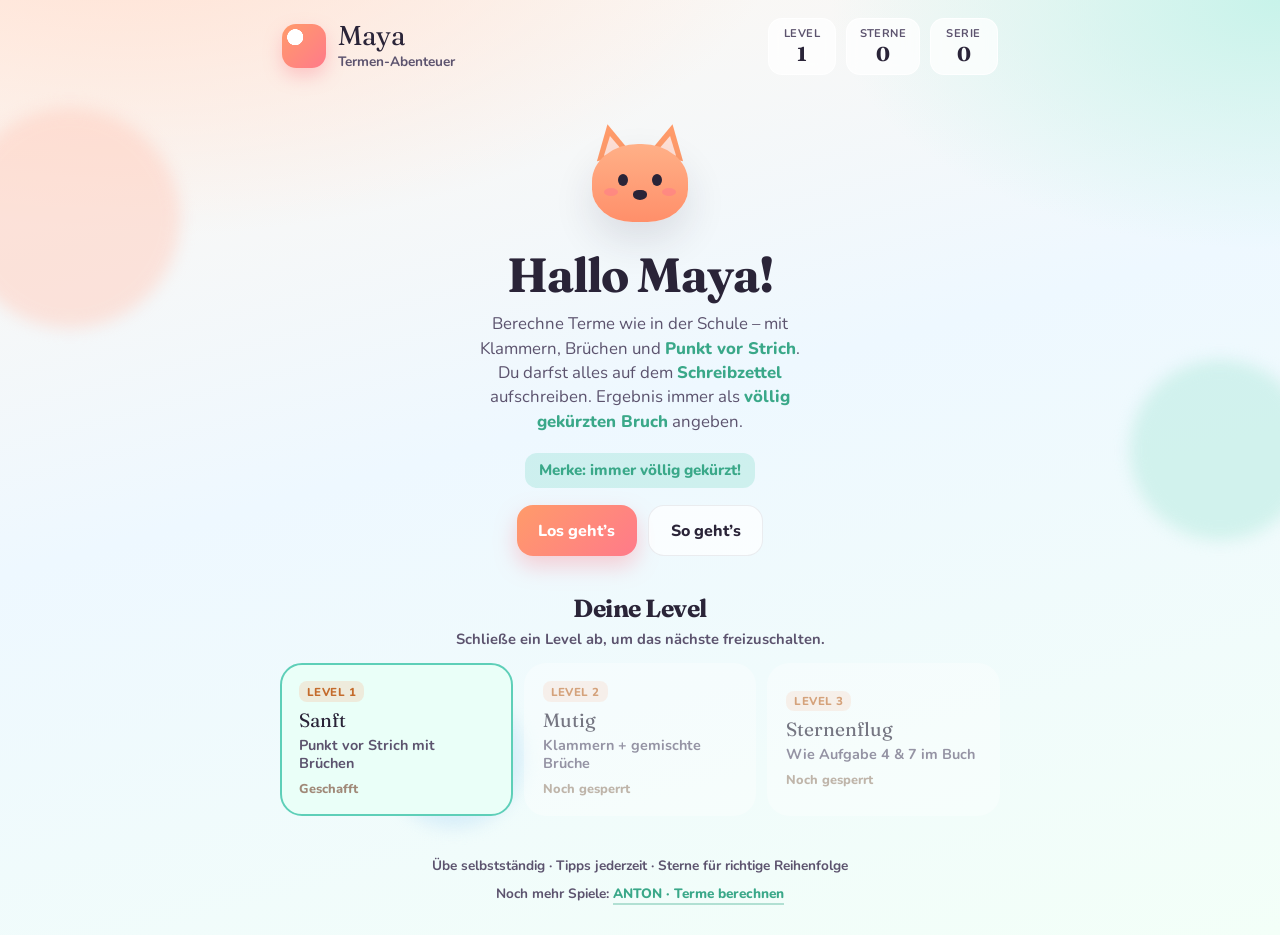
==== index.html @ ed564a9e "Guide Maya through each calculation step on the Schreibzettel After choosing the first operation, wa" ====
<!DOCTYPE html>
<html lang="de">
<head>
  <meta charset="UTF-8" />
  <meta name="viewport" content="width=device-width, initial-scale=1" />
  <title>Maya · Termen-Abenteuer</title>
  <meta name="description" content="Spielerisch Terme mit Brüchen berechnen – Punkt vor Strich, Klammern und Sterne sammeln." />
  <link rel="preconnect" href="https://fonts.googleapis.com" />
  <link rel="preconnect" href="https://fonts.gstatic.com" crossorigin />
  <link href="https://fonts.googleapis.com/css2?family=Fraunces:opsz,wght@9..144,600;9..144,700&family=Nunito:wght@500;700;800&display=swap" rel="stylesheet" />
  <link rel="stylesheet" href="styles.css" />
</head>
<body>
  <div class="sky" aria-hidden="true">
    <span class="blob blob-a"></span>
    <span class="blob blob-b"></span>
    <span class="blob blob-c"></span>
  </div>
  <canvas id="confetti" class="confetti" aria-hidden="true"></canvas>

  <header class="top">
    <div class="brand">
      <span class="logo" aria-hidden="true"></span>
      <div>
        <p class="brand-name">Maya</p>
        <p class="brand-tag">Termen-Abenteuer</p>
      </div>
    </div>
    <div class="stats" aria-live="polite">
      <div class="stat">
        <span class="stat-label">Level</span>
        <strong id="mayaLevel">1</strong>
      </div>
      <div class="stat">
        <span class="stat-label">Sterne</span>
        <strong id="starCount">0</strong>
      </div>
      <div class="stat">
        <span class="stat-label">Serie</span>
        <strong id="streakCount">0</strong>
      </div>
    </div>
  </header>

  <main>
    <section id="screen-home" class="screen active">
      <div class="hero">
        <div class="mascot" aria-hidden="true">
          <div class="fox">
            <div class="ear left"></div>
            <div class="ear right"></div>
            <div class="face">
              <div class="eye left"></div>
              <div class="eye right"></div>
              <div class="nose"></div>
              <div class="cheek left"></div>
              <div class="cheek right"></div>
            </div>
          </div>
        </div>
        <h1>Hallo Maya!</h1>
        <p class="lede">
          Berechne Terme wie in der Schule – mit Klammern, Brüchen und
          <em>Punkt vor Strich</em>. Du darfst alles auf dem
          <em>Schreibzettel</em> aufschreiben. Ergebnis immer als
          <em>völlig gekürzten Bruch</em> angeben.
        </p>
        <p class="gekuerzt-pill" role="note">Merke: immer völlig gekürzt!</p>
        <div class="cta-row">
          <button type="button" class="btn primary" id="btnStart">Los geht’s</button>
          <button type="button" class="btn ghost" id="btnHow">So geht’s</button>
        </div>
      </div>

      <section class="levels" aria-label="Schwierigkeitsstufen">
        <h2>Deine Level</h2>
        <p class="levels-sub">Schließe ein Level ab, um das nächste freizuschalten.</p>
        <div class="level-grid" role="group">
          <button type="button" class="level active" data-level="easy" data-level-num="1">
            <span class="level-badge">Level 1</span>
            <span class="level-title">Sanft</span>
            <span class="level-desc">Punkt vor Strich mit Brüchen</span>
            <span class="level-lock" hidden>Geschafft</span>
          </button>
          <button type="button" class="level locked" data-level="medium" data-level-num="2" disabled>
            <span class="level-badge">Level 2</span>
            <span class="level-title">Mutig</span>
            <span class="level-desc">Klammern + gemischte Brüche</span>
            <span class="level-lock">Noch gesperrt</span>
          </button>
          <button type="button" class="level locked" data-level="hard" data-level-num="3" disabled>
            <span class="level-badge">Level 3</span>
            <span class="level-title">Sternenflug</span>
            <span class="level-desc">Wie Aufgabe 4 &amp; 7 im Buch</span>
            <span class="level-lock">Noch gesperrt</span>
          </button>
        </div>
      </section>
    </section>

    <section id="screen-how" class="screen">
      <button type="button" class="back" id="btnBackHow">← Zurück</button>
      <h2>Merksatz für Terme</h2>
      <ol class="rules">
        <li><strong>Klammern</strong> zuerst</li>
        <li>dann <strong>Potenzen</strong></li>
        <li>dann <strong>Punktrechnung</strong> (· und :)</li>
        <li>zuletzt <strong>Strichrechnung</strong> (+ und −)</li>
        <li>Ergebnis immer als <strong>völlig gekürzten Bruch</strong> angeben</li>
      </ol>
      <p class="gekuerzt-pill" role="note">Merke: immer völlig gekürzt!</p>
      <div class="example">
        <p class="example-label">Beispiel aus dem Buch</p>
        <p class="example-term" id="demoTerm">¾ − ¾ · (⅚ + ½)</p>
        <ol class="example-steps">
          <li>Klammer: ⅚ + ½ = ⅚ + 3⁄6 = <strong>8⁄6 = 4⁄3</strong></li>
          <li>Punkt: ¾ · 4⁄3 = <strong>1</strong></li>
          <li>Strich: ¾ − 1 = <strong>−¼</strong></li>
        </ol>
      </div>
      <button type="button" class="btn primary" id="btnStartFromHow">Jetzt üben</button>
    </section>

    <section id="screen-play" class="screen">
      <div class="play-top">
        <button type="button" class="back" id="btnHome">← Menü</button>
        <div class="progress-wrap">
          <div class="progress" id="progressBar"></div>
        </div>
        <span class="progress-text"><span id="qNum">1</span>/<span id="qTotal">8</span></span>
      </div>

      <p class="mission" id="missionText">Welchen Schritt machst du zuerst?</p>
      <div class="term-board" id="termBoard" aria-live="polite"></div>

      <div id="stepChoices" class="choices" hidden></div>

      <section class="scratch" id="scratchPad" aria-label="Geführtes Rechnen">
        <div class="scratch-head">
          <div>
            <p class="scratch-title">Schritt für Schritt</p>
            <p class="scratch-sub">Wir rechnen zusammen — einen Schritt nach dem anderen</p>
          </div>
        </div>
        <p class="scratch-term" id="scratchTerm"></p>

        <div id="guidePanel" class="guide" hidden>
          <p class="guide-progress">
            Schritt <span id="guideNum">1</span> von <span id="guideTotal">2</span>
          </p>
          <p class="guide-prompt" id="guidePrompt"></p>
          <p class="guide-ask" id="guideAsk">Was kommt heraus? Schreib den Zwischenschritt und das Ergebnis.</p>
          <input type="text" class="scratch-line" id="guideWrite" autocomplete="off" placeholder="Hier diesen Schritt aufschreiben…" />
          <div class="guide-frac-row" id="guideFracRow">
            <span class="guide-frac-label">Zwischenergebnis</span>
            <button type="button" class="sign-btn" id="btnGuideSign" aria-pressed="false" title="Vorzeichen">+</button>
            <div class="frac-input guide-frac">
              <input id="guideNumInput" class="frac-box" type="text" inputmode="numeric" autocomplete="off" aria-label="Zähler Zwischenergebnis" placeholder="Zähler" />
              <span class="frac-bar" aria-hidden="true"></span>
              <input id="guideDenInput" class="frac-box" type="text" inputmode="numeric" autocomplete="off" aria-label="Nenner Zwischenergebnis" placeholder="Nenner" />
            </div>
            <button type="button" class="btn primary" id="btnCheckGuide">Schritt prüfen</button>
          </div>
          <p class="guide-feedback" id="guideFeedback" role="status"></p>
          <p class="guide-reveal" id="guideReveal" hidden></p>
          <div class="guide-actions">
            <button type="button" class="btn soft" id="btnRevealStep">Schritt zeigen</button>
            <button type="button" class="btn primary" id="btnGuideNext" hidden>Nächster Schritt</button>
          </div>
        </div>

        <div id="doneSteps" class="done-steps" hidden>
          <p class="done-steps-title">Deine Schritte</p>
          <ol id="doneStepsList"></ol>
        </div>

        <label class="scratch-free-label" for="scratchFree">Frei kritzeln (erweitern, kürzen…)</label>
        <textarea id="scratchFree" class="scratch-free" rows="3" placeholder="Hier darfst du alles aufschreiben, was du brauchst…"></textarea>
      </section>

      <p class="gekuerzt-banner" role="note">Immer als <strong>völlig gekürzten Bruch</strong> angeben!</p>

      <div id="answerPanel" class="answer-panel" hidden>
        <p class="answer-label" id="answerLabel">Endergebnis — völlig gekürzt</p>
        <div class="answer-row">
          <button type="button" class="sign-btn" id="btnSign" aria-pressed="false" title="Vorzeichen umschalten">+</button>
          <div class="frac-input" role="group" aria-labelledby="answerLabel">
            <input id="numInput" class="frac-box" type="text" inputmode="numeric" autocomplete="off" aria-label="Zähler" placeholder="Zähler" />
            <span class="frac-bar" aria-hidden="true"></span>
            <input id="denInput" class="frac-box" type="text" inputmode="numeric" autocomplete="off" aria-label="Nenner" placeholder="Nenner" />
          </div>
          <button type="button" class="btn primary" id="btnCheck">Prüfen</button>
        </div>
        <p class="answer-hint">Oben Zähler, unten Nenner · bei ganzen Zahlen Nenner leer lassen</p>
        <p class="kuerzen-live" id="kuerzenLive" hidden role="status"></p>
        <button type="button" class="btn soft" id="btnHint">Tipp</button>
      </div>

      <p class="feedback" id="feedback" role="status"></p>
      <button type="button" class="btn primary" id="btnNext" hidden>Weiter</button>
    </section>

    <section id="screen-done" class="screen">
      <div class="done-burst" aria-hidden="true"></div>
      <p class="level-cleared" id="levelClearedLabel">Level geschafft</p>
      <h2>Geschafft, Maya!</h2>
      <p class="lede" id="doneMessage">Du hast alle Sterne eingesammelt.</p>
      <p class="unlock-msg" id="unlockMessage" hidden></p>
      <p class="big-stars" id="finalStars">★★★★</p>
      <div class="cta-row">
        <button type="button" class="btn primary" id="btnNextLevel" hidden>Nächstes Level</button>
        <button type="button" class="btn primary" id="btnAgain">Noch eine Runde</button>
        <button type="button" class="btn ghost" id="btnDoneHome">Zum Start</button>
      </div>
    </section>
  </main>

  <footer class="foot">
    <p>Übe selbstständig · Tipps jederzeit · Sterne für richtige Reihenfolge</p>
    <p class="more">
      Noch mehr Spiele:
      <a href="https://anton.app/de/lernen/mathematik-6-klasse/thema-07-terme-und-gleichungen/uebungen-02-terme-berechnen/" target="_blank" rel="noopener">ANTON · Terme berechnen</a>
    </p>
  </footer>

  <script src="app.js"></script>
</body>
</html>
---- styles.css ----
:root {
  --ink: #2a2438;
  --muted: #5c536e;
  --paper: #fff8f3;
  --rose: #ff7a8a;
  --coral: #ff9b6a;
  --mint: #5ecfb8;
  --sky: #7ec8e8;
  --cream: #fff1e6;
  --leaf: #3aa889;
  --shadow: 0 18px 40px rgba(42, 36, 56, 0.12);
  --radius: 22px;
  --font-display: "Fraunces", Georgia, serif;
  --font-body: "Nunito", "Trebuchet MS", sans-serif;
}

*,
*::before,
*::after {
  box-sizing: border-box;
}

html,
body {
  margin: 0;
  min-height: 100%;
}

body {
  font-family: var(--font-body);
  color: var(--ink);
  background:
    radial-gradient(1200px 600px at 10% -10%, #ffe0d2 0%, transparent 55%),
    radial-gradient(900px 500px at 100% 0%, #c8f3ea 0%, transparent 50%),
    linear-gradient(165deg, #fff7f0 0%, #eef8ff 45%, #f3fff8 100%);
  overflow-x: hidden;
}

.confetti {
  position: fixed;
  inset: 0;
  width: 100%;
  height: 100%;
  pointer-events: none;
  z-index: 40;
}

.sky {
  position: fixed;
  inset: 0;
  pointer-events: none;
  z-index: 0;
  overflow: hidden;
}

.blob {
  position: absolute;
  border-radius: 50%;
  filter: blur(8px);
  opacity: 0.55;
  animation: drift 14s ease-in-out infinite;
}

.blob-a {
  width: 220px;
  height: 220px;
  background: #ffd0c2;
  top: 12%;
  left: -40px;
}

.blob-b {
  width: 180px;
  height: 180px;
  background: #b8ebe0;
  top: 40%;
  right: -30px;
  animation-delay: -4s;
}

.blob-c {
  width: 140px;
  height: 140px;
  background: #c5e4f7;
  bottom: 8%;
  left: 30%;
  animation-delay: -8s;
}

@keyframes drift {
  0%,
  100% {
    transform: translateY(0) scale(1);
  }
  50% {
    transform: translateY(-18px) scale(1.05);
  }
}

.top,
main,
.foot {
  position: relative;
  z-index: 1;
}

.top {
  display: flex;
  justify-content: space-between;
  align-items: center;
  gap: 1rem;
  padding: 1.1rem 1.4rem 0.4rem;
  max-width: 760px;
  margin: 0 auto;
}

.brand {
  display: flex;
  align-items: center;
  gap: 0.75rem;
}

.logo {
  width: 44px;
  height: 44px;
  border-radius: 14px;
  background:
    radial-gradient(circle at 30% 30%, #fff 0 18%, transparent 19%),
    linear-gradient(135deg, var(--coral), var(--rose));
  box-shadow: 0 8px 18px rgba(255, 122, 138, 0.35);
  animation: pulse 2.8s ease-in-out infinite;
}

@keyframes pulse {
  0%,
  100% {
    transform: scale(1);
  }
  50% {
    transform: scale(1.06);
  }
}

.brand-name {
  margin: 0;
  font-family: var(--font-display);
  font-size: 1.7rem;
  line-height: 1;
  letter-spacing: -0.02em;
}

.brand-tag {
  margin: 0.15rem 0 0;
  color: var(--muted);
  font-size: 0.85rem;
  font-weight: 700;
}

.stats {
  display: flex;
  gap: 0.6rem;
}

.stat {
  background: rgba(255, 255, 255, 0.72);
  backdrop-filter: blur(8px);
  border: 1px solid rgba(255, 255, 255, 0.8);
  padding: 0.45rem 0.8rem;
  border-radius: 14px;
  min-width: 68px;
  text-align: center;
}

.stat-label {
  display: block;
  font-size: 0.7rem;
  color: var(--muted);
  font-weight: 700;
  text-transform: uppercase;
  letter-spacing: 0.04em;
}

.stat strong {
  font-family: var(--font-display);
  font-size: 1.25rem;
}

main {
  max-width: 760px;
  margin: 0 auto;
  padding: 0.5rem 1.25rem 2.5rem;
}

.screen {
  display: none;
  animation: rise 0.45s ease both;
}

.screen.active {
  display: block;
}

@keyframes rise {
  from {
    opacity: 0;
    transform: translateY(12px);
  }
  to {
    opacity: 1;
    transform: translateY(0);
  }
}

.hero {
  text-align: center;
  padding: 1.2rem 0 0.5rem;
}

.mascot {
  display: grid;
  place-items: center;
  margin: 0.2rem auto 0.8rem;
  height: 120px;
}

.fox {
  position: relative;
  width: 110px;
  height: 100px;
  animation: bob 3s ease-in-out infinite;
}

@keyframes bob {
  0%,
  100% {
    transform: translateY(0);
  }
  50% {
    transform: translateY(-8px);
  }
}

.fox .ear {
  position: absolute;
  top: 2px;
  width: 0;
  height: 0;
  border-left: 18px solid transparent;
  border-right: 18px solid transparent;
  border-bottom: 34px solid #ff9b6a;
}

.fox .ear.left {
  left: 8px;
  transform: rotate(-12deg);
}

.fox .ear.right {
  right: 8px;
  transform: rotate(12deg);
}

.fox .ear::after {
  content: "";
  position: absolute;
  left: -10px;
  top: 12px;
  border-left: 10px solid transparent;
  border-right: 10px solid transparent;
  border-bottom: 18px solid #ffe0d6;
}

.fox .face {
  position: absolute;
  left: 50%;
  bottom: 0;
  transform: translateX(-50%);
  width: 96px;
  height: 78px;
  background: linear-gradient(180deg, #ffb087, #ff8f6a);
  border-radius: 48% 48% 42% 42%;
  box-shadow: var(--shadow);
}

.fox .eye {
  position: absolute;
  top: 30px;
  width: 10px;
  height: 12px;
  background: #2a2438;
  border-radius: 50%;
}

.fox .eye.left {
  left: 26px;
}

.fox .eye.right {
  right: 26px;
}

.fox .nose {
  position: absolute;
  left: 50%;
  top: 46px;
  transform: translateX(-50%);
  width: 14px;
  height: 10px;
  background: #2a2438;
  border-radius: 40% 40% 50% 50%;
}

.fox .cheek {
  position: absolute;
  top: 44px;
  width: 14px;
  height: 8px;
  background: rgba(255, 122, 138, 0.55);
  border-radius: 50%;
}

.fox .cheek.left {
  left: 12px;
}

.fox .cheek.right {
  right: 12px;
}

h1,
h2 {
  font-family: var(--font-display);
  margin: 0 0 0.55rem;
  letter-spacing: -0.02em;
}

h1 {
  font-size: clamp(2.2rem, 6vw, 3rem);
}

h2 {
  font-size: 1.55rem;
}

.lede {
  margin: 0 auto 1.2rem;
  max-width: 34ch;
  color: var(--muted);
  font-size: 1.05rem;
  line-height: 1.45;
}

.lede em {
  color: var(--leaf);
  font-style: normal;
  font-weight: 800;
}

.cta-row {
  display: flex;
  flex-wrap: wrap;
  gap: 0.7rem;
  justify-content: center;
}

.btn {
  appearance: none;
  border: none;
  font-family: var(--font-body);
  font-weight: 800;
  font-size: 1rem;
  padding: 0.85rem 1.35rem;
  border-radius: 16px;
  cursor: pointer;
  transition: transform 0.15s ease, box-shadow 0.15s ease, background 0.15s ease;
}

.btn:active {
  transform: translateY(1px) scale(0.98);
}

.btn.primary {
  background: linear-gradient(135deg, var(--coral), var(--rose));
  color: white;
  box-shadow: 0 10px 22px rgba(255, 122, 138, 0.35);
}

.btn.primary:hover {
  box-shadow: 0 14px 28px rgba(255, 122, 138, 0.42);
}

.btn.ghost {
  background: rgba(255, 255, 255, 0.7);
  color: var(--ink);
  border: 1px solid rgba(42, 36, 56, 0.08);
}

.btn.soft {
  background: rgba(94, 207, 184, 0.2);
  color: var(--leaf);
  margin-top: 0.65rem;
}

.gekuerzt-pill {
  display: inline-block;
  margin: 0 auto 1.1rem;
  padding: 0.45rem 0.9rem;
  border-radius: 12px;
  background: rgba(94, 207, 184, 0.22);
  color: var(--leaf);
  font-weight: 800;
  font-size: 0.95rem;
}

.gekuerzt-banner {
  margin: 0 0 0.9rem;
  padding: 0.7rem 0.95rem;
  border-radius: 14px;
  background: linear-gradient(135deg, rgba(94, 207, 184, 0.22), rgba(126, 200, 232, 0.22));
  color: var(--ink);
  font-weight: 800;
  font-size: 0.95rem;
  text-align: center;
  border: 1px solid rgba(58, 168, 137, 0.2);
}

.gekuerzt-banner strong {
  color: var(--leaf);
}

.levels {
  margin-top: 1.8rem;
}

.levels h2 {
  text-align: center;
  margin-bottom: 0.35rem;
}

.levels-sub {
  text-align: center;
  margin: 0 0 0.9rem;
  color: var(--muted);
  font-weight: 700;
  font-size: 0.92rem;
}

.level-grid {
  display: grid;
  gap: 0.7rem;
}

@media (min-width: 640px) {
  .level-grid {
    grid-template-columns: repeat(3, 1fr);
  }
}

.level {
  text-align: left;
  background: rgba(255, 255, 255, 0.78);
  border: 2px solid transparent;
  border-radius: var(--radius);
  padding: 1rem 1.05rem;
  cursor: pointer;
  font-family: var(--font-body);
  color: var(--ink);
  transition: border-color 0.15s ease, transform 0.15s ease, background 0.15s ease;
}

.level:hover:not(:disabled) {
  transform: translateY(-2px);
}

.level.active {
  border-color: var(--mint);
  background: #eafff8;
}

.level.locked {
  opacity: 0.62;
  cursor: not-allowed;
  background: rgba(255, 255, 255, 0.55);
}

.level-badge {
  display: inline-block;
  margin-bottom: 0.35rem;
  padding: 0.15rem 0.5rem;
  border-radius: 8px;
  background: rgba(255, 155, 106, 0.2);
  color: #c46b2c;
  font-size: 0.72rem;
  font-weight: 800;
  letter-spacing: 0.04em;
  text-transform: uppercase;
}

.level-title {
  display: block;
  font-family: var(--font-display);
  font-size: 1.2rem;
  margin-bottom: 0.25rem;
}

.level-desc {
  display: block;
  color: var(--muted);
  font-size: 0.9rem;
  font-weight: 700;
  line-height: 1.3;
}

.level-lock {
  display: block;
  margin-top: 0.45rem;
  color: #a08978;
  font-size: 0.8rem;
  font-weight: 800;
}

.level-cleared {
  margin: 0 0 0.35rem;
  color: var(--coral);
  font-weight: 800;
  letter-spacing: 0.04em;
  text-transform: uppercase;
  font-size: 0.85rem;
}

.unlock-msg {
  margin: 0 auto 0.6rem;
  max-width: 34ch;
  color: var(--leaf);
  font-weight: 800;
}

.back {
  appearance: none;
  border: none;
  background: transparent;
  color: var(--muted);
  font-family: var(--font-body);
  font-weight: 800;
  font-size: 0.95rem;
  padding: 0;
  margin-bottom: 0.9rem;
  cursor: pointer;
}

.rules {
  margin: 0 0 1.2rem;
  padding: 1rem 1rem 1rem 2rem;
  background: rgba(255, 255, 255, 0.75);
  border-radius: var(--radius);
  line-height: 1.55;
}

.example {
  background: linear-gradient(160deg, #fff, #fff4ee);
  border-radius: var(--radius);
  padding: 1.1rem 1.2rem;
  margin-bottom: 1.2rem;
  border: 1px solid rgba(255, 155, 106, 0.25);
}

.example-label {
  margin: 0 0 0.35rem;
  font-size: 0.8rem;
  font-weight: 800;
  color: var(--coral);
  text-transform: uppercase;
  letter-spacing: 0.05em;
}

.example-term {
  margin: 0 0 0.8rem;
  font-family: var(--font-display);
  font-size: 1.55rem;
}

.example-steps {
  margin: 0;
  padding-left: 1.2rem;
  color: var(--muted);
  line-height: 1.5;
}

.play-top {
  display: grid;
  grid-template-columns: auto 1fr auto;
  align-items: center;
  gap: 0.7rem;
  margin-bottom: 1rem;
}

.play-top .back {
  margin: 0;
}

.progress-wrap {
  height: 10px;
  background: rgba(255, 255, 255, 0.8);
  border-radius: 999px;
  overflow: hidden;
}

.progress {
  height: 100%;
  width: 0%;
  background: linear-gradient(90deg, var(--mint), var(--sky));
  transition: width 0.35s ease;
}

.progress-text {
  font-weight: 800;
  color: var(--muted);
  font-size: 0.9rem;
}

.mission {
  margin: 0 0 0.8rem;
  font-weight: 800;
  color: var(--leaf);
}

.term-board {
  background: rgba(255, 255, 255, 0.88);
  border-radius: 26px;
  padding: 1.4rem 1rem;
  text-align: center;
  font-family: var(--font-display);
  font-size: clamp(1.45rem, 5vw, 2rem);
  line-height: 1.35;
  box-shadow: var(--shadow);
  margin-bottom: 1rem;
  min-height: 96px;
  display: grid;
  place-items: center;
}

.scratch {
  margin: 0 0 1rem;
  padding: 1rem 1.05rem 1.1rem;
  border-radius: 22px;
  background:
    repeating-linear-gradient(
      transparent,
      transparent 27px,
      rgba(126, 200, 232, 0.28) 28px
    ),
    linear-gradient(180deg, #fffdf8 0%, #f7fbff 100%);
  border: 1px solid rgba(42, 36, 56, 0.08);
  box-shadow: 0 10px 24px rgba(42, 36, 56, 0.06);
}

.scratch-head {
  display: flex;
  justify-content: space-between;
  align-items: flex-start;
  gap: 0.75rem;
  margin-bottom: 0.55rem;
}

.scratch-title {
  margin: 0;
  font-family: var(--font-display);
  font-size: 1.2rem;
}

.scratch-sub {
  margin: 0.15rem 0 0;
  color: var(--muted);
  font-size: 0.85rem;
  font-weight: 700;
}

.scratch-term {
  margin: 0 0 0.75rem;
  font-family: var(--font-display);
  font-size: 1.15rem;
  color: var(--ink);
}

.guide {
  margin-bottom: 0.85rem;
  padding: 0.85rem 0.9rem;
  border-radius: 16px;
  background: rgba(255, 255, 255, 0.82);
  border: 2px solid rgba(94, 207, 184, 0.35);
}

.guide-progress {
  margin: 0 0 0.35rem;
  font-size: 0.8rem;
  font-weight: 800;
  letter-spacing: 0.04em;
  text-transform: uppercase;
  color: var(--coral);
}

.guide-prompt {
  margin: 0 0 0.35rem;
  font-family: var(--font-display);
  font-size: 1.2rem;
  line-height: 1.35;
}

.guide-ask {
  margin: 0 0 0.55rem;
  color: var(--muted);
  font-weight: 700;
  font-size: 0.9rem;
}

.scratch-line,
.scratch-free {
  width: 100%;
  border: none;
  border-bottom: 2px solid rgba(126, 200, 232, 0.55);
  background: rgba(255, 255, 255, 0.55);
  border-radius: 10px 10px 0 0;
  font-family: var(--font-body);
  font-weight: 700;
  font-size: 1rem;
  color: var(--ink);
  padding: 0.55rem 0.65rem;
}

.scratch-line {
  margin-bottom: 0.65rem;
}

.scratch-line:focus,
.scratch-free:focus {
  outline: none;
  background: #fff;
  border-bottom-color: var(--mint);
}

.guide-frac-row {
  display: flex;
  flex-wrap: wrap;
  gap: 0.55rem;
  align-items: center;
  margin-bottom: 0.45rem;
}

.guide-frac-label {
  font-weight: 800;
  color: var(--muted);
  font-size: 0.85rem;
  width: 100%;
}

.guide-frac {
  min-width: 96px;
}

.guide-feedback {
  min-height: 1.3rem;
  margin: 0.35rem 0;
  font-weight: 800;
}

.guide-feedback.ok {
  color: var(--leaf);
}

.guide-feedback.bad {
  color: #d44a5c;
}

.guide-feedback.hint {
  color: #c46b2c;
}

.guide-reveal {
  margin: 0.35rem 0 0.55rem;
  padding: 0.65rem 0.75rem;
  border-radius: 12px;
  background: #eafff8;
  border: 1px solid rgba(58, 168, 137, 0.25);
  font-weight: 700;
  color: var(--ink);
}

.guide-actions {
  display: flex;
  flex-wrap: wrap;
  gap: 0.55rem;
  margin-top: 0.35rem;
}

.done-steps {
  margin: 0 0 0.75rem;
  padding: 0.7rem 0.85rem;
  border-radius: 14px;
  background: rgba(255, 255, 255, 0.7);
}

.done-steps-title {
  margin: 0 0 0.35rem;
  font-weight: 800;
  color: var(--leaf);
  font-size: 0.9rem;
}

.done-steps ol {
  margin: 0;
  padding-left: 1.2rem;
  color: var(--muted);
  font-weight: 700;
  line-height: 1.45;
}

.scratch-free-label {
  display: block;
  margin: 0 0 0.35rem;
  font-weight: 800;
  color: var(--muted);
  font-size: 0.85rem;
}

.scratch-free {
  border: 2px solid rgba(126, 200, 232, 0.35);
  border-radius: 14px;
  min-height: 5.5rem;
  resize: vertical;
  line-height: 1.45;
  background-image: repeating-linear-gradient(
    transparent,
    transparent 27px,
    rgba(126, 200, 232, 0.22) 28px
  );
  background-attachment: local;
}

@media (max-width: 520px) {
  .scratch-head {
    flex-direction: column;
  }
}

.term-board .hl {
  background: linear-gradient(180deg, transparent 60%, rgba(94, 207, 184, 0.45) 60%);
  border-radius: 6px;
  padding: 0 0.15em;
}

.choices {
  display: grid;
  gap: 0.55rem;
  margin-bottom: 0.8rem;
}

.choice {
  appearance: none;
  border: 2px solid rgba(42, 36, 56, 0.08);
  background: rgba(255, 255, 255, 0.85);
  border-radius: 16px;
  padding: 0.9rem 1rem;
  font-family: var(--font-body);
  font-weight: 800;
  font-size: 1rem;
  color: var(--ink);
  text-align: left;
  cursor: pointer;
  transition: border-color 0.15s ease, background 0.15s ease, transform 0.15s ease;
}

.choice:hover {
  border-color: var(--sky);
  transform: translateX(3px);
}

.choice.correct {
  border-color: var(--mint);
  background: #e7fff7;
}

.choice.wrong {
  border-color: var(--rose);
  background: #fff0f2;
}

.answer-label {
  display: block;
  font-weight: 700;
  color: var(--muted);
  margin: 0 0 0.65rem;
  font-size: 0.92rem;
}

.answer-row {
  display: flex;
  gap: 0.7rem;
  flex-wrap: wrap;
  align-items: center;
}

.sign-btn {
  appearance: none;
  width: 48px;
  height: 48px;
  border-radius: 14px;
  border: 2px solid rgba(42, 36, 56, 0.1);
  background: white;
  font-family: var(--font-display);
  font-size: 1.45rem;
  font-weight: 700;
  color: var(--ink);
  cursor: pointer;
  transition: background 0.15s ease, border-color 0.15s ease, color 0.15s ease;
}

.sign-btn[aria-pressed="true"] {
  background: #fff0f2;
  border-color: var(--rose);
  color: #d44a5c;
}

.frac-input {
  display: grid;
  gap: 0.35rem;
  min-width: 110px;
  padding: 0.55rem 0.7rem;
  background: rgba(255, 255, 255, 0.95);
  border-radius: 18px;
  border: 2px solid rgba(42, 36, 56, 0.08);
  box-shadow: 0 8px 18px rgba(42, 36, 56, 0.06);
}

.frac-box {
  width: 100%;
  min-width: 88px;
  border: none;
  background: transparent;
  text-align: center;
  font-family: var(--font-display);
  font-size: 1.45rem;
  font-weight: 700;
  color: var(--ink);
  padding: 0.15rem 0.25rem;
}

.frac-box::placeholder {
  color: #b5adc4;
  font-family: var(--font-body);
  font-size: 0.85rem;
  font-weight: 700;
}

.frac-box:focus {
  outline: none;
  background: rgba(94, 207, 184, 0.12);
  border-radius: 10px;
}

.frac-bar {
  display: block;
  height: 3px;
  border-radius: 999px;
  background: linear-gradient(90deg, var(--coral), var(--rose));
}

.answer-hint {
  margin: 0.55rem 0 0;
  color: var(--muted);
  font-size: 0.85rem;
  font-weight: 700;
}

.kuerzen-live {
  margin: 0.55rem 0 0;
  padding: 0.65rem 0.8rem;
  border-radius: 12px;
  background: #fff3e8;
  border: 2px solid rgba(196, 107, 44, 0.35);
  color: #c46b2c;
  font-weight: 800;
  font-size: 0.95rem;
  animation: nudge 0.45s ease;
}

.kuerzen-live.ok-kuerzen {
  background: #e7fff7;
  border-color: rgba(58, 168, 137, 0.35);
  color: var(--leaf);
}

.gekuerzt-banner.pulse {
  animation: nudge 0.45s ease;
  box-shadow: 0 0 0 3px rgba(58, 168, 137, 0.25);
}

@keyframes nudge {
  0% {
    transform: scale(0.98);
  }
  60% {
    transform: scale(1.02);
  }
  100% {
    transform: scale(1);
  }
}

.feedback {
  min-height: 1.5rem;
  margin: 0.8rem 0;
  font-weight: 800;
}

.feedback.ok {
  color: var(--leaf);
}

.feedback.bad {
  color: #d44a5c;
}

.feedback.hint {
  color: #c46b2c;
}

#screen-done {
  text-align: center;
  padding-top: 1.5rem;
}

.big-stars {
  font-size: 2.4rem;
  letter-spacing: 0.2rem;
  color: #f0a53a;
  margin: 0.4rem 0 1.2rem;
  animation: pop 0.6s ease both;
}

@keyframes pop {
  0% {
    transform: scale(0.6);
    opacity: 0;
  }
  70% {
    transform: scale(1.08);
  }
  100% {
    transform: scale(1);
    opacity: 1;
  }
}

.done-burst {
  width: 88px;
  height: 88px;
  margin: 0 auto 0.8rem;
  border-radius: 50%;
  background:
    radial-gradient(circle at 50% 50%, #ffe08a 0 28%, transparent 29%),
    conic-gradient(from 20deg, #ff9b6a, #5ecfb8, #7ec8e8, #ff7a8a, #ff9b6a);
  animation: spinsoft 8s linear infinite;
}

@keyframes spinsoft {
  to {
    transform: rotate(360deg);
  }
}

.foot {
  text-align: center;
  color: var(--muted);
  font-size: 0.85rem;
  font-weight: 700;
  padding: 0 1rem 2rem;
}

.foot p {
  margin: 0;
}

.foot .more {
  margin-top: 0.55rem;
}

.foot a {
  color: var(--leaf);
  font-weight: 800;
  text-decoration: none;
  border-bottom: 2px solid rgba(58, 168, 137, 0.35);
}

.foot a:hover {
  border-bottom-color: var(--leaf);
}

@media (max-width: 480px) {
  .top {
    align-items: flex-start;
  }

  .stat {
    min-width: 58px;
    padding: 0.4rem 0.55rem;
  }
}
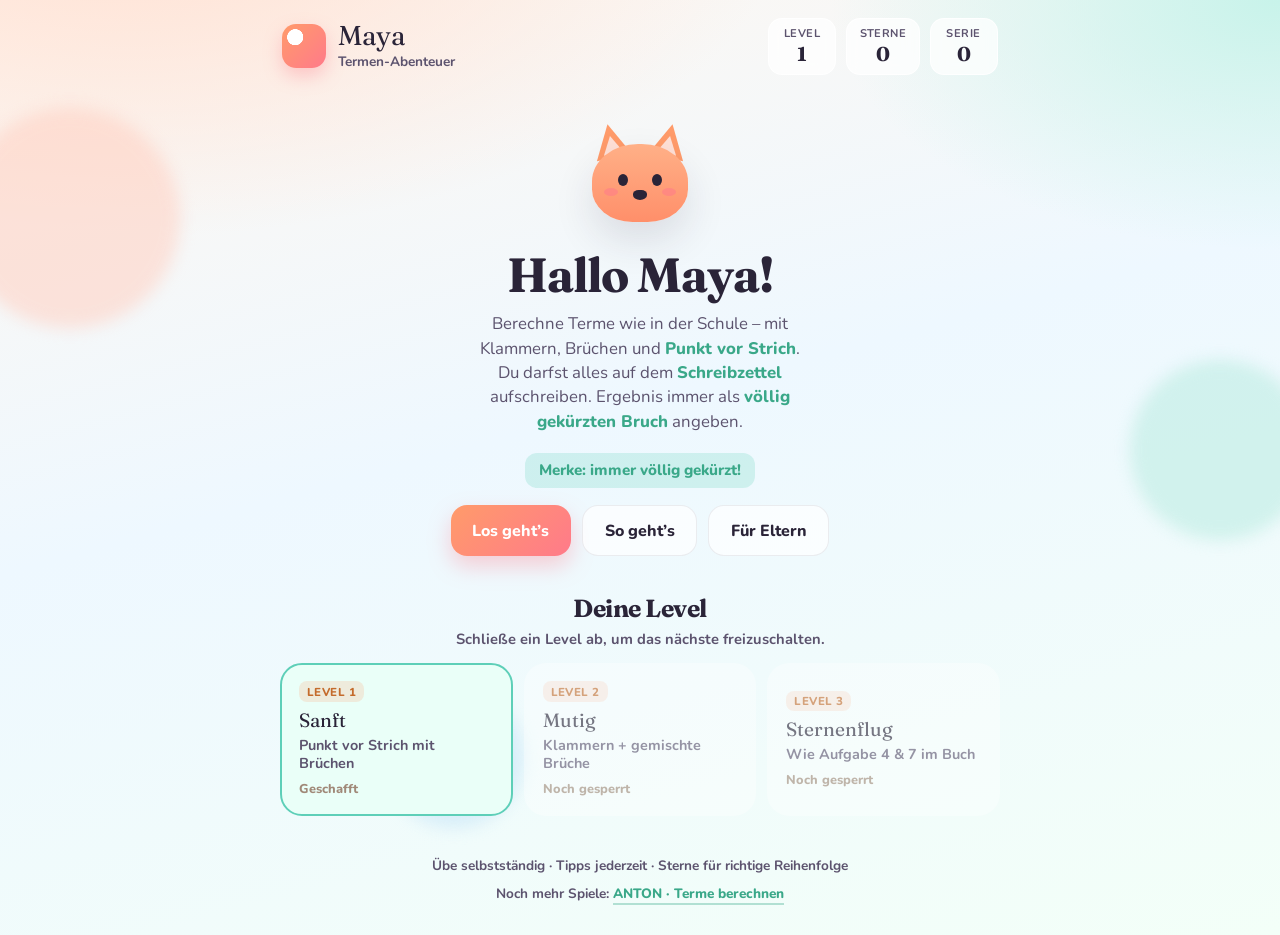
==== commit edbd1999: "Keep Schreibzettel untouched, bigger, and saved for parents Never clear Maya's free writing pad; enl" ====
--- a/index.html
+++ b/index.html
@@ -69,6 +69,7 @@
         <div class="cta-row">
           <button type="button" class="btn primary" id="btnStart">Los geht’s</button>
           <button type="button" class="btn ghost" id="btnHow">So geht’s</button>
+          <button type="button" class="btn ghost" id="btnParent">Für Eltern</button>
         </div>
       </div>
 
@@ -135,47 +136,44 @@
 
       <div id="stepChoices" class="choices" hidden></div>
 
-      <section class="scratch" id="scratchPad" aria-label="Geführtes Rechnen">
+      <div id="guidePanel" class="guide" hidden>
+        <p class="guide-progress">
+          Schritt <span id="guideNum">1</span> von <span id="guideTotal">2</span>
+        </p>
+        <p class="guide-prompt" id="guidePrompt"></p>
+        <p class="guide-ask" id="guideAsk">Was kommt heraus? Nutze deinen Schreibzettel unten — wir rühren ihn nicht an.</p>
+        <div class="guide-frac-row" id="guideFracRow">
+          <span class="guide-frac-label">Zwischenergebnis</span>
+          <button type="button" class="sign-btn" id="btnGuideSign" aria-pressed="false" title="Vorzeichen">+</button>
+          <div class="frac-input guide-frac">
+            <input id="guideNumInput" class="frac-box" type="text" inputmode="numeric" autocomplete="off" aria-label="Zähler Zwischenergebnis" placeholder="Zähler" />
+            <span class="frac-bar" aria-hidden="true"></span>
+            <input id="guideDenInput" class="frac-box" type="text" inputmode="numeric" autocomplete="off" aria-label="Nenner Zwischenergebnis" placeholder="Nenner" />
+          </div>
+          <button type="button" class="btn primary" id="btnCheckGuide">Schritt prüfen</button>
+        </div>
+        <p class="guide-feedback" id="guideFeedback" role="status"></p>
+        <p class="guide-reveal" id="guideReveal" hidden></p>
+        <div class="guide-actions">
+          <button type="button" class="btn soft" id="btnRevealStep">Schritt zeigen</button>
+          <button type="button" class="btn primary" id="btnGuideNext" hidden>Nächster Schritt</button>
+        </div>
+      </div>
+
+      <div id="doneSteps" class="done-steps" hidden>
+        <p class="done-steps-title">Deine Schritte</p>
+        <ol id="doneStepsList"></ol>
+      </div>
+
+      <section class="scratch" id="scratchPad" aria-label="Schreibzettel">
         <div class="scratch-head">
           <div>
-            <p class="scratch-title">Schritt für Schritt</p>
-            <p class="scratch-sub">Wir rechnen zusammen — einen Schritt nach dem anderen</p>
+            <p class="scratch-title">Dein Schreibzettel</p>
+            <p class="scratch-sub">Nur für dich — kritzel, was du willst. Wir speichern ihn für Mama/Papa.</p>
           </div>
         </div>
         <p class="scratch-term" id="scratchTerm"></p>
-
-        <div id="guidePanel" class="guide" hidden>
-          <p class="guide-progress">
-            Schritt <span id="guideNum">1</span> von <span id="guideTotal">2</span>
-          </p>
-          <p class="guide-prompt" id="guidePrompt"></p>
-          <p class="guide-ask" id="guideAsk">Was kommt heraus? Schreib den Zwischenschritt und das Ergebnis.</p>
-          <input type="text" class="scratch-line" id="guideWrite" autocomplete="off" placeholder="Hier diesen Schritt aufschreiben…" />
-          <div class="guide-frac-row" id="guideFracRow">
-            <span class="guide-frac-label">Zwischenergebnis</span>
-            <button type="button" class="sign-btn" id="btnGuideSign" aria-pressed="false" title="Vorzeichen">+</button>
-            <div class="frac-input guide-frac">
-              <input id="guideNumInput" class="frac-box" type="text" inputmode="numeric" autocomplete="off" aria-label="Zähler Zwischenergebnis" placeholder="Zähler" />
-              <span class="frac-bar" aria-hidden="true"></span>
-              <input id="guideDenInput" class="frac-box" type="text" inputmode="numeric" autocomplete="off" aria-label="Nenner Zwischenergebnis" placeholder="Nenner" />
-            </div>
-            <button type="button" class="btn primary" id="btnCheckGuide">Schritt prüfen</button>
-          </div>
-          <p class="guide-feedback" id="guideFeedback" role="status"></p>
-          <p class="guide-reveal" id="guideReveal" hidden></p>
-          <div class="guide-actions">
-            <button type="button" class="btn soft" id="btnRevealStep">Schritt zeigen</button>
-            <button type="button" class="btn primary" id="btnGuideNext" hidden>Nächster Schritt</button>
-          </div>
-        </div>
-
-        <div id="doneSteps" class="done-steps" hidden>
-          <p class="done-steps-title">Deine Schritte</p>
-          <ol id="doneStepsList"></ol>
-        </div>
-
-        <label class="scratch-free-label" for="scratchFree">Frei kritzeln (erweitern, kürzen…)</label>
-        <textarea id="scratchFree" class="scratch-free" rows="3" placeholder="Hier darfst du alles aufschreiben, was du brauchst…"></textarea>
+        <textarea id="scratchFree" class="scratch-free" rows="12" placeholder="Hier ist dein Platz… erweitern, kürzen, rechnen, kritzeln — alles bleibt stehen."></textarea>
       </section>
 
       <p class="gekuerzt-banner" role="note">Immer als <strong>völlig gekürzten Bruch</strong> angeben!</p>
@@ -213,6 +211,17 @@
         <button type="button" class="btn ghost" id="btnDoneHome">Zum Start</button>
       </div>
     </section>
+
+    <section id="screen-parent" class="screen">
+      <button type="button" class="back" id="btnBackParent">← Zurück</button>
+      <h2>Mayas Schreibzettel</h2>
+      <p class="lede">Alles, was Maya auf dem Zettel kritzelt, landet hier (auf diesem Gerät).</p>
+      <div class="parent-actions">
+        <button type="button" class="btn soft" id="btnRefreshDiary">Aktualisieren</button>
+        <button type="button" class="btn ghost" id="btnClearDiary">Tagebuch leeren</button>
+      </div>
+      <div id="parentDiary" class="parent-diary" aria-live="polite"></div>
+    </section>
   </main>
 
   <footer class="foot">
--- a/styles.css
+++ b/styles.css
@@ -825,15 +825,62 @@
 .scratch-free {
   border: 2px solid rgba(126, 200, 232, 0.35);
   border-radius: 14px;
-  min-height: 5.5rem;
+  min-height: 16rem;
+  height: min(52vh, 28rem);
   resize: vertical;
-  line-height: 1.45;
+  line-height: 1.55;
+  font-size: 1.05rem;
   background-image: repeating-linear-gradient(
     transparent,
     transparent 27px,
     rgba(126, 200, 232, 0.22) 28px
   );
   background-attachment: local;
+}
+
+.parent-actions {
+  display: flex;
+  flex-wrap: wrap;
+  gap: 0.55rem;
+  margin: 0 0 1rem;
+}
+
+.parent-diary {
+  display: grid;
+  gap: 0.75rem;
+}
+
+.diary-card {
+  background: rgba(255, 255, 255, 0.85);
+  border-radius: 18px;
+  padding: 0.9rem 1rem;
+  border: 1px solid rgba(42, 36, 56, 0.08);
+}
+
+.diary-meta {
+  margin: 0 0 0.35rem;
+  color: var(--muted);
+  font-size: 0.8rem;
+  font-weight: 800;
+}
+
+.diary-term {
+  margin: 0 0 0.45rem;
+  font-family: var(--font-display);
+  font-size: 1.1rem;
+}
+
+.diary-body {
+  margin: 0;
+  white-space: pre-wrap;
+  font-weight: 700;
+  line-height: 1.45;
+  color: var(--ink);
+}
+
+.diary-empty {
+  color: var(--muted);
+  font-weight: 700;
 }
 
 @media (max-width: 520px) {
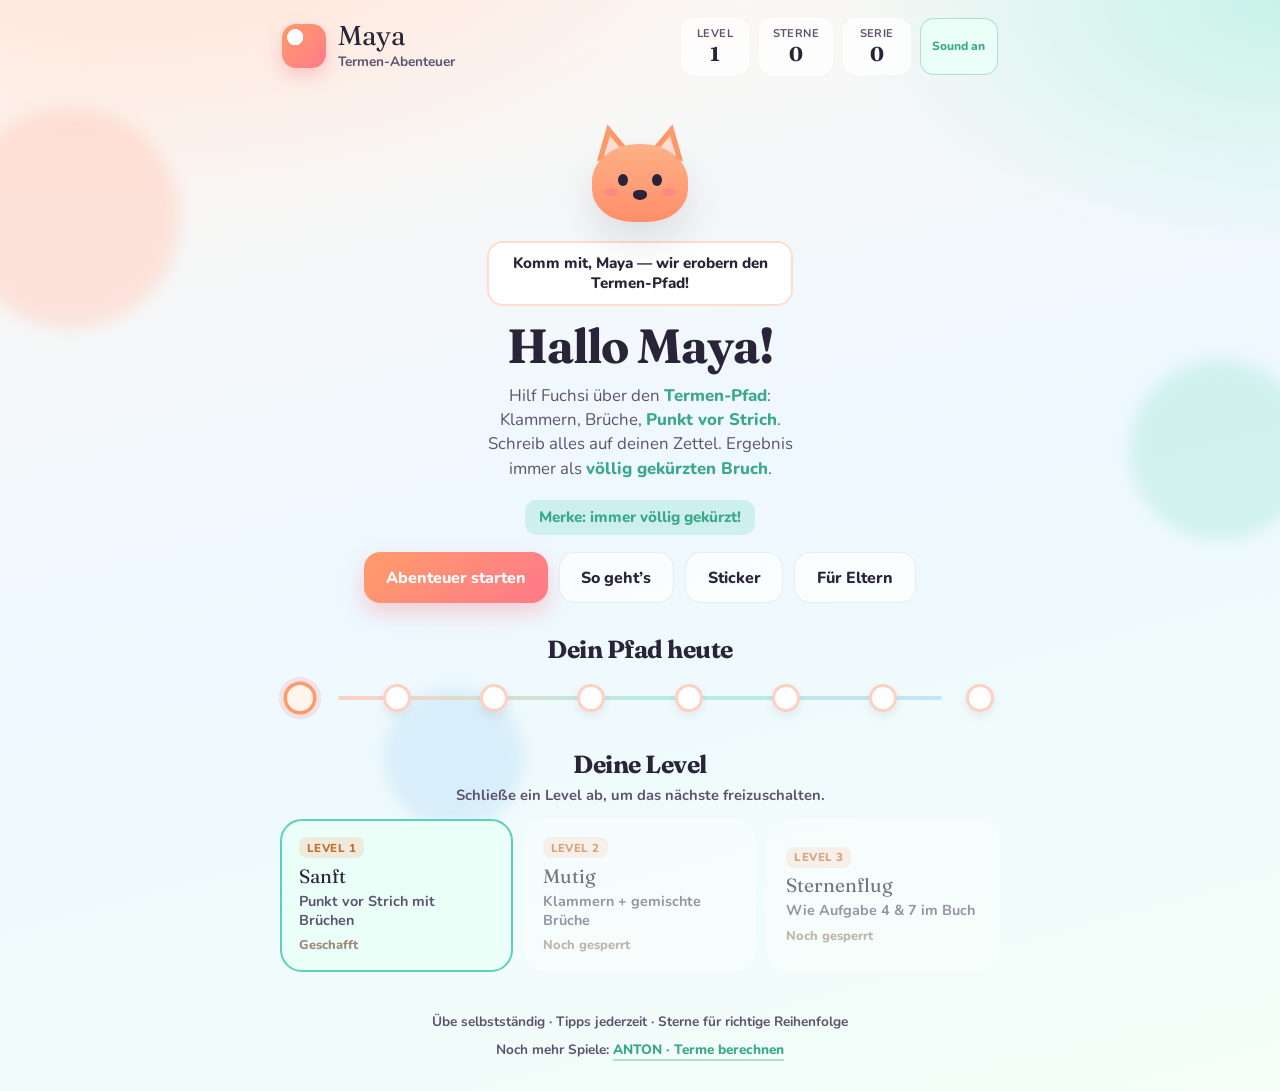
==== commit ad27ed7c: "Make the adventure more fun with Fuchsi, path, stickers, sound Add companion fox cheers, stepping-st" ====
--- a/index.html
+++ b/index.html
@@ -39,39 +39,48 @@
         <span class="stat-label">Serie</span>
         <strong id="streakCount">0</strong>
       </div>
+      <button type="button" class="sound-toggle" id="btnSound" aria-pressed="true" title="Sound an/aus">Sound an</button>
     </div>
   </header>
 
   <main>
     <section id="screen-home" class="screen active">
       <div class="hero">
-        <div class="mascot" aria-hidden="true">
-          <div class="fox">
-            <div class="ear left"></div>
-            <div class="ear right"></div>
-            <div class="face">
-              <div class="eye left"></div>
-              <div class="eye right"></div>
-              <div class="nose"></div>
-              <div class="cheek left"></div>
-              <div class="cheek right"></div>
+        <div class="buddy" id="homeBuddy">
+          <div class="mascot" aria-hidden="true">
+            <div class="fox" id="homeFox">
+              <div class="ear left"></div>
+              <div class="ear right"></div>
+              <div class="face">
+                <div class="eye left"></div>
+                <div class="eye right"></div>
+                <div class="nose"></div>
+                <div class="cheek left"></div>
+                <div class="cheek right"></div>
+              </div>
             </div>
           </div>
+          <p class="speech" id="homeSpeech">Komm mit, Maya — wir erobern den Termen-Pfad!</p>
         </div>
         <h1>Hallo Maya!</h1>
         <p class="lede">
-          Berechne Terme wie in der Schule – mit Klammern, Brüchen und
-          <em>Punkt vor Strich</em>. Du darfst alles auf dem
-          <em>Schreibzettel</em> aufschreiben. Ergebnis immer als
-          <em>völlig gekürzten Bruch</em> angeben.
+          Hilf Fuchsi über den <em>Termen-Pfad</em>: Klammern, Brüche,
+          <em>Punkt vor Strich</em>. Schreib alles auf deinen Zettel.
+          Ergebnis immer als <em>völlig gekürzten Bruch</em>.
         </p>
         <p class="gekuerzt-pill" role="note">Merke: immer völlig gekürzt!</p>
         <div class="cta-row">
-          <button type="button" class="btn primary" id="btnStart">Los geht’s</button>
+          <button type="button" class="btn primary" id="btnStart">Abenteuer starten</button>
           <button type="button" class="btn ghost" id="btnHow">So geht’s</button>
+          <button type="button" class="btn ghost" id="btnStickers">Sticker</button>
           <button type="button" class="btn ghost" id="btnParent">Für Eltern</button>
         </div>
       </div>
+
+      <section class="trail-preview" aria-label="Termen-Pfad">
+        <h2>Dein Pfad heute</h2>
+        <div class="trail" id="homeTrail" aria-hidden="true"></div>
+      </section>
 
       <section class="levels" aria-label="Schwierigkeitsstufen">
         <h2>Deine Level</h2>
@@ -131,8 +140,28 @@
         <span class="progress-text"><span id="qNum">1</span>/<span id="qTotal">8</span></span>
       </div>
 
+      <div class="trail play-trail" id="playTrail" aria-label="Fortschritt auf dem Pfad"></div>
+
+      <div class="buddy play-buddy">
+        <div class="mascot tiny" aria-hidden="true">
+          <div class="fox" id="playFox">
+            <div class="ear left"></div>
+            <div class="ear right"></div>
+            <div class="face">
+              <div class="eye left"></div>
+              <div class="eye right"></div>
+              <div class="nose"></div>
+              <div class="cheek left"></div>
+              <div class="cheek right"></div>
+            </div>
+          </div>
+        </div>
+        <p class="speech" id="playSpeech">Du schaffst das — ein Schritt nach dem anderen!</p>
+      </div>
+
       <p class="mission" id="missionText">Welchen Schritt machst du zuerst?</p>
       <div class="term-board" id="termBoard" aria-live="polite"></div>
+      <div class="star-pop" id="starPop" hidden aria-hidden="true">+Stern</div>
 
       <div id="stepChoices" class="choices" hidden></div>
 
@@ -201,15 +230,24 @@
     <section id="screen-done" class="screen">
       <div class="done-burst" aria-hidden="true"></div>
       <p class="level-cleared" id="levelClearedLabel">Level geschafft</p>
-      <h2>Geschafft, Maya!</h2>
+      <h2>Pfad geschafft, Maya!</h2>
       <p class="lede" id="doneMessage">Du hast alle Sterne eingesammelt.</p>
       <p class="unlock-msg" id="unlockMessage" hidden></p>
+      <p class="sticker-unlock" id="stickerUnlock" hidden></p>
+      <div class="sticker-row" id="doneStickers" aria-hidden="true"></div>
       <p class="big-stars" id="finalStars">★★★★</p>
       <div class="cta-row">
         <button type="button" class="btn primary" id="btnNextLevel" hidden>Nächstes Level</button>
         <button type="button" class="btn primary" id="btnAgain">Noch eine Runde</button>
         <button type="button" class="btn ghost" id="btnDoneHome">Zum Start</button>
       </div>
+    </section>
+
+    <section id="screen-stickers" class="screen">
+      <button type="button" class="back" id="btnBackStickers">← Zurück</button>
+      <h2>Sticker-Sammlung</h2>
+      <p class="lede">Fuchsi sammelt mit dir. Neue Sticker durch Serien und Level!</p>
+      <div class="sticker-grid" id="stickerGrid"></div>
     </section>
 
     <section id="screen-parent" class="screen">
--- a/styles.css
+++ b/styles.css
@@ -158,7 +158,9 @@
 
 .stats {
   display: flex;
+  flex-wrap: wrap;
   gap: 0.6rem;
+  justify-content: flex-end;
 }
 
 .stat {
@@ -185,6 +187,25 @@
   font-size: 1.25rem;
 }
 
+.sound-toggle {
+  appearance: none;
+  border: 1px solid rgba(42, 36, 56, 0.1);
+  background: rgba(255, 255, 255, 0.75);
+  border-radius: 14px;
+  padding: 0.45rem 0.7rem;
+  font-family: var(--font-body);
+  font-weight: 800;
+  font-size: 0.75rem;
+  color: var(--muted);
+  cursor: pointer;
+}
+
+.sound-toggle[aria-pressed="true"] {
+  color: var(--leaf);
+  border-color: rgba(58, 168, 137, 0.35);
+  background: #eafff8;
+}
+
 main {
   max-width: 760px;
   margin: 0 auto;
@@ -216,11 +237,53 @@
   padding: 1.2rem 0 0.5rem;
 }
 
+.buddy {
+  display: grid;
+  justify-items: center;
+  gap: 0.55rem;
+  margin-bottom: 0.6rem;
+}
+
+.play-buddy {
+  grid-template-columns: auto 1fr;
+  justify-items: start;
+  align-items: center;
+  gap: 0.7rem;
+  margin: 0 0 0.85rem;
+  padding: 0.55rem 0.75rem;
+  background: rgba(255, 255, 255, 0.72);
+  border-radius: 18px;
+  border: 1px solid rgba(255, 155, 106, 0.25);
+}
+
+.speech {
+  margin: 0;
+  max-width: 34ch;
+  padding: 0.65rem 0.85rem;
+  background: #fff;
+  border-radius: 16px;
+  border: 2px solid rgba(255, 155, 106, 0.35);
+  font-weight: 800;
+  color: var(--ink);
+  font-size: 0.95rem;
+  line-height: 1.35;
+  animation: rise 0.35s ease;
+}
+
+.play-buddy .speech {
+  max-width: none;
+}
+
 .mascot {
   display: grid;
   place-items: center;
-  margin: 0.2rem auto 0.8rem;
+  margin: 0.2rem auto 0;
   height: 120px;
+}
+
+.mascot.tiny {
+  height: 72px;
+  margin: 0;
 }
 
 .fox {
@@ -228,6 +291,60 @@
   width: 110px;
   height: 100px;
   animation: bob 3s ease-in-out infinite;
+}
+
+.mascot.tiny .fox {
+  width: 66px;
+  height: 60px;
+  animation-duration: 2.4s;
+}
+
+.fox.happy {
+  animation: hop 0.55s ease;
+}
+
+.fox.think {
+  animation: tip 0.7s ease;
+}
+
+.fox.sad {
+  animation: shake 0.45s ease;
+}
+
+@keyframes hop {
+  0%,
+  100% {
+    transform: translateY(0) scale(1);
+  }
+  40% {
+    transform: translateY(-14px) scale(1.06);
+  }
+}
+
+@keyframes tip {
+  0%,
+  100% {
+    transform: rotate(0deg);
+  }
+  40% {
+    transform: rotate(-8deg);
+  }
+  70% {
+    transform: rotate(6deg);
+  }
+}
+
+@keyframes shake {
+  0%,
+  100% {
+    transform: translateX(0);
+  }
+  25% {
+    transform: translateX(-4px);
+  }
+  75% {
+    transform: translateX(4px);
+  }
 }
 
 @keyframes bob {
@@ -258,6 +375,51 @@
 .fox .ear.right {
   right: 8px;
   transform: rotate(12deg);
+}
+
+.mascot.tiny .fox .ear {
+  border-left-width: 11px;
+  border-right-width: 11px;
+  border-bottom-width: 20px;
+}
+
+.mascot.tiny .fox .face {
+  width: 58px;
+  height: 48px;
+}
+
+.mascot.tiny .fox .eye {
+  top: 18px;
+  width: 7px;
+  height: 8px;
+}
+
+.mascot.tiny .fox .eye.left {
+  left: 15px;
+}
+
+.mascot.tiny .fox .eye.right {
+  right: 15px;
+}
+
+.mascot.tiny .fox .nose {
+  top: 28px;
+  width: 10px;
+  height: 7px;
+}
+
+.mascot.tiny .fox .cheek {
+  top: 28px;
+  width: 9px;
+  height: 6px;
+}
+
+.mascot.tiny .fox .cheek.left {
+  left: 7px;
+}
+
+.mascot.tiny .fox .cheek.right {
+  right: 7px;
 }
 
 .fox .ear::after {
@@ -426,6 +588,208 @@
 
 .gekuerzt-banner strong {
   color: var(--leaf);
+}
+
+.trail-preview {
+  margin: 1.4rem 0 0.4rem;
+}
+
+.trail-preview h2 {
+  text-align: center;
+  margin-bottom: 0.7rem;
+}
+
+.trail,
+.play-trail {
+  display: flex;
+  justify-content: space-between;
+  gap: 0.35rem;
+  padding: 0.55rem 0.35rem;
+  position: relative;
+}
+
+.trail::before,
+.play-trail::before {
+  content: "";
+  position: absolute;
+  left: 8%;
+  right: 8%;
+  top: 50%;
+  height: 4px;
+  border-radius: 999px;
+  background: linear-gradient(90deg, #ffd0c2, #b8ebe0, #c5e4f7);
+  transform: translateY(-50%);
+  z-index: 0;
+}
+
+.stone {
+  position: relative;
+  z-index: 1;
+  width: 28px;
+  height: 28px;
+  border-radius: 50%;
+  background: #fff;
+  border: 3px solid #ffd0c2;
+  box-shadow: 0 4px 10px rgba(42, 36, 56, 0.08);
+  transition: transform 0.25s ease, background 0.25s ease, border-color 0.25s ease;
+}
+
+.stone.done {
+  background: linear-gradient(135deg, var(--mint), var(--sky));
+  border-color: transparent;
+}
+
+.stone.current {
+  transform: scale(1.18);
+  border-color: var(--coral);
+  background: #fff4ee;
+  box-shadow: 0 0 0 4px rgba(255, 122, 138, 0.18);
+}
+
+.play-trail {
+  margin: 0 0 0.75rem;
+}
+
+.play-trail .stone {
+  width: 22px;
+  height: 22px;
+}
+
+.star-pop {
+  position: fixed;
+  left: 50%;
+  top: 28%;
+  transform: translate(-50%, 0);
+  z-index: 50;
+  padding: 0.55rem 0.9rem;
+  border-radius: 999px;
+  background: linear-gradient(135deg, #ffd27a, #ff9b6a);
+  color: #fff;
+  font-weight: 800;
+  font-family: var(--font-display);
+  pointer-events: none;
+  animation: floatStar 0.9s ease forwards;
+}
+
+@keyframes floatStar {
+  0% {
+    opacity: 0;
+    transform: translate(-50%, 12px) scale(0.7);
+  }
+  30% {
+    opacity: 1;
+    transform: translate(-50%, 0) scale(1.1);
+  }
+  100% {
+    opacity: 0;
+    transform: translate(-50%, -36px) scale(1);
+  }
+}
+
+.sticker-unlock {
+  margin: 0.4rem auto 0.7rem;
+  max-width: 34ch;
+  color: var(--coral);
+  font-weight: 800;
+}
+
+.sticker-row,
+.sticker-grid {
+  display: flex;
+  flex-wrap: wrap;
+  gap: 0.7rem;
+  justify-content: center;
+  margin: 0.4rem 0 0.9rem;
+}
+
+.sticker-grid {
+  display: grid;
+  grid-template-columns: repeat(auto-fill, minmax(120px, 1fr));
+}
+
+.sticker {
+  width: 88px;
+  height: 88px;
+  border-radius: 22px;
+  display: grid;
+  place-items: center;
+  background: #fff;
+  border: 2px dashed rgba(42, 36, 56, 0.12);
+  position: relative;
+  overflow: hidden;
+}
+
+.sticker.owned {
+  border-style: solid;
+  border-color: rgba(94, 207, 184, 0.45);
+  box-shadow: 0 10px 20px rgba(42, 36, 56, 0.08);
+  animation: pop 0.45s ease;
+}
+
+.sticker-label {
+  position: absolute;
+  bottom: 6px;
+  left: 0;
+  right: 0;
+  text-align: center;
+  font-size: 0.68rem;
+  font-weight: 800;
+  color: var(--muted);
+}
+
+.sticker .gem {
+  width: 36px;
+  height: 36px;
+  background: linear-gradient(135deg, var(--sky), var(--mint));
+  transform: rotate(45deg);
+  border-radius: 8px;
+}
+
+.sticker .bloom {
+  width: 40px;
+  height: 40px;
+  border-radius: 50%;
+  background: radial-gradient(circle at 30% 30%, #fff, #ffb4c0 40%, #ff7a8a 70%);
+}
+
+.sticker .leafy {
+  width: 0;
+  height: 0;
+  border-left: 18px solid transparent;
+  border-right: 18px solid transparent;
+  border-bottom: 34px solid var(--mint);
+  filter: drop-shadow(0 4px 0 #3aa889);
+}
+
+.sticker .comet {
+  width: 42px;
+  height: 14px;
+  border-radius: 999px;
+  background: linear-gradient(90deg, #ffd27a, #ff9b6a);
+  position: relative;
+}
+
+.sticker .comet::after {
+  content: "";
+  position: absolute;
+  right: -6px;
+  top: -8px;
+  width: 28px;
+  height: 28px;
+  border-radius: 50%;
+  background: radial-gradient(circle at 35% 35%, #fff7d6, #f0a53a);
+}
+
+.sticker.locked-sticker {
+  opacity: 0.45;
+  filter: grayscale(0.4);
+}
+
+.sticker.locked-sticker .gem,
+.sticker.locked-sticker .bloom,
+.sticker.locked-sticker .leafy,
+.sticker.locked-sticker .comet {
+  opacity: 0.5;
 }
 
 .levels {
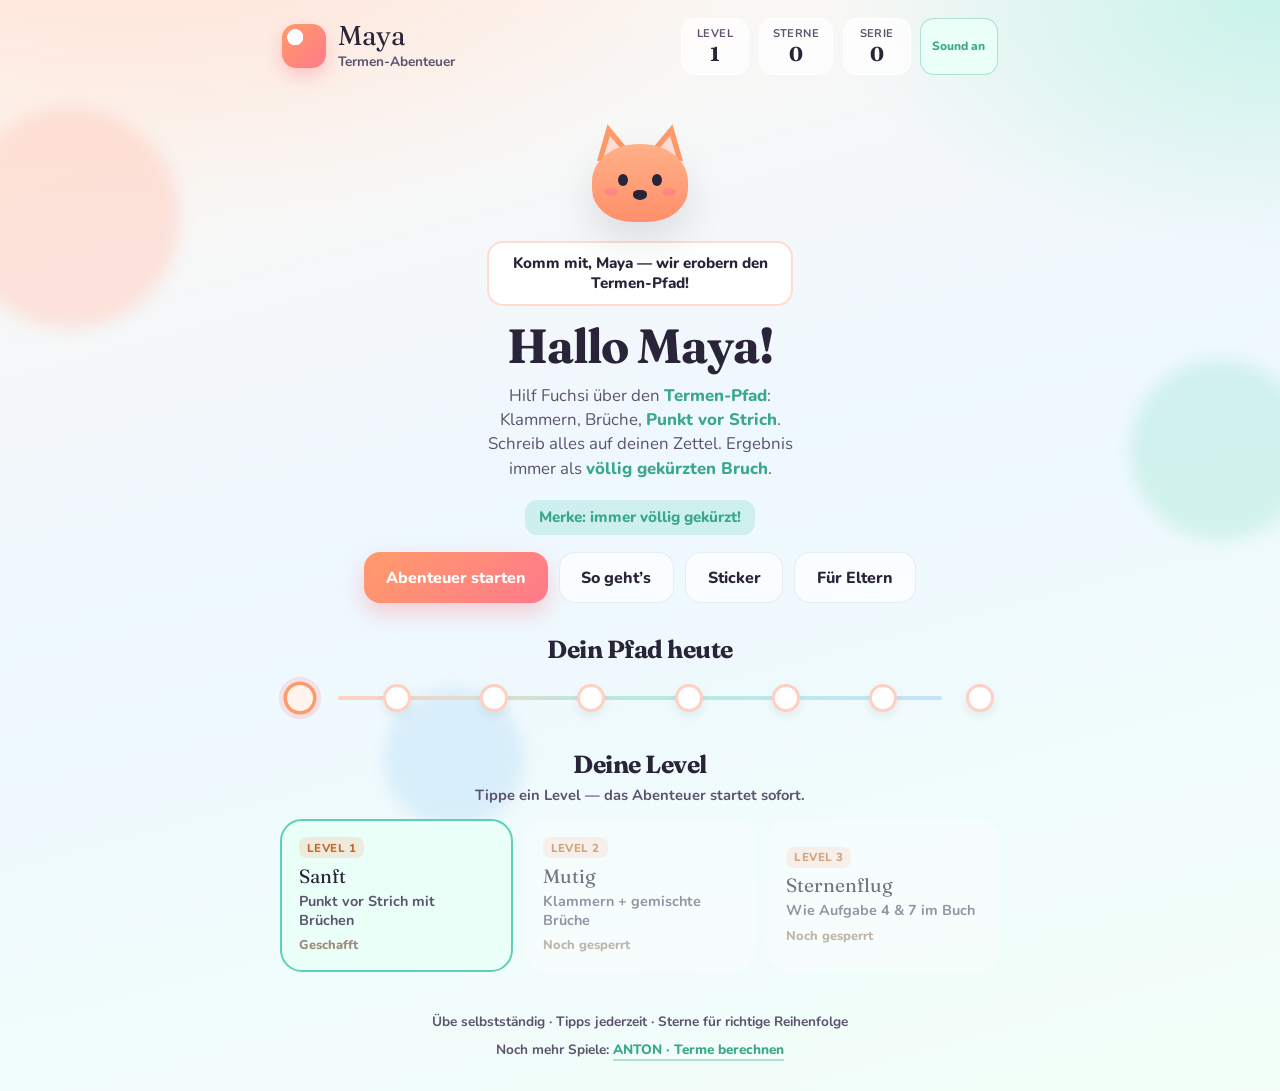
==== commit 527c1e3d: "Add kürzen fill field and start game when a level is tapped When a value is right but not simplified" ====
--- a/index.html
+++ b/index.html
@@ -84,7 +84,7 @@
 
       <section class="levels" aria-label="Schwierigkeitsstufen">
         <h2>Deine Level</h2>
-        <p class="levels-sub">Schließe ein Level ab, um das nächste freizuschalten.</p>
+        <p class="levels-sub">Tippe ein Level — das Abenteuer startet sofort.</p>
         <div class="level-grid" role="group">
           <button type="button" class="level active" data-level="easy" data-level-num="1">
             <span class="level-badge">Level 1</span>
@@ -166,32 +166,35 @@
       <div id="stepChoices" class="choices" hidden></div>
 
       <div id="guidePanel" class="guide" hidden>
-        <p class="guide-progress">
-          Schritt <span id="guideNum">1</span> von <span id="guideTotal">2</span>
-        </p>
-        <p class="guide-prompt" id="guidePrompt"></p>
-        <p class="guide-ask" id="guideAsk">Was kommt heraus? Nutze deinen Schreibzettel unten — wir rühren ihn nicht an.</p>
-        <div class="guide-frac-row" id="guideFracRow">
-          <span class="guide-frac-label">Zwischenergebnis</span>
-          <button type="button" class="sign-btn" id="btnGuideSign" aria-pressed="false" title="Vorzeichen">+</button>
-          <div class="frac-input guide-frac">
-            <input id="guideNumInput" class="frac-box" type="text" inputmode="numeric" autocomplete="off" aria-label="Zähler Zwischenergebnis" placeholder="Zähler" />
-            <span class="frac-bar" aria-hidden="true"></span>
-            <input id="guideDenInput" class="frac-box" type="text" inputmode="numeric" autocomplete="off" aria-label="Nenner Zwischenergebnis" placeholder="Nenner" />
-          </div>
-          <button type="button" class="btn primary" id="btnCheckGuide">Schritt prüfen</button>
-        </div>
-        <p class="guide-feedback" id="guideFeedback" role="status"></p>
-        <p class="guide-reveal" id="guideReveal" hidden></p>
-        <div class="guide-actions">
-          <button type="button" class="btn soft" id="btnRevealStep">Schritt zeigen</button>
-          <button type="button" class="btn primary" id="btnGuideNext" hidden>Nächster Schritt</button>
-        </div>
-      </div>
-
-      <div id="doneSteps" class="done-steps" hidden>
-        <p class="done-steps-title">Deine Schritte</p>
-        <ol id="doneStepsList"></ol>
+        <p class="guide-kicker">Rechenpfad — Werte eintragen</p>
+        <div class="path-stations" id="pathStations" aria-label="Schritte auf dem Rechenpfad"></div>
+
+        <div class="fill-card">
+          <p class="fill-label" id="guideLabel">Schritt</p>
+          <div class="fill-equation" id="fillEquation">
+            <span class="fill-expr" id="guideExpr">…</span>
+            <span class="fill-eq">=</span>
+            <button type="button" class="sign-btn" id="btnGuideSign" aria-pressed="false" title="Vorzeichen">+</button>
+            <div class="frac-input guide-frac fill-blank">
+              <input id="guideNumInput" class="frac-box" type="text" inputmode="numeric" autocomplete="off" aria-label="Zähler" placeholder="?" />
+              <span class="frac-bar" aria-hidden="true"></span>
+              <input id="guideDenInput" class="frac-box" type="text" inputmode="numeric" autocomplete="off" aria-label="Nenner" placeholder="?" />
+            </div>
+          </div>
+          <p class="guide-ask">Trage den Wert hier ein. Dein Schreibzettel unten bleibt unberührt.</p>
+          <div class="guide-actions">
+            <button type="button" class="btn primary" id="btnCheckGuide">Wert prüfen</button>
+            <button type="button" class="btn soft" id="btnRevealStep">Hilfe zeigen</button>
+            <button type="button" class="btn primary" id="btnGuideNext" hidden>Weiter auf dem Pfad</button>
+          </div>
+          <p class="guide-feedback" id="guideFeedback" role="status"></p>
+          <p class="guide-reveal" id="guideReveal" hidden></p>
+        </div>
+
+        <div id="doneSteps" class="done-steps" hidden>
+          <p class="done-steps-title">Schon eingetragen</p>
+          <ol id="doneStepsList"></ol>
+        </div>
       </div>
 
       <section class="scratch" id="scratchPad" aria-label="Schreibzettel">
@@ -208,7 +211,7 @@
       <p class="gekuerzt-banner" role="note">Immer als <strong>völlig gekürzten Bruch</strong> angeben!</p>
 
       <div id="answerPanel" class="answer-panel" hidden>
-        <p class="answer-label" id="answerLabel">Endergebnis — völlig gekürzt</p>
+        <p class="answer-label" id="answerLabel">Endergebnis</p>
         <div class="answer-row">
           <button type="button" class="sign-btn" id="btnSign" aria-pressed="false" title="Vorzeichen umschalten">+</button>
           <div class="frac-input" role="group" aria-labelledby="answerLabel">
@@ -221,6 +224,26 @@
         <p class="answer-hint">Oben Zähler, unten Nenner · bei ganzen Zahlen Nenner leer lassen</p>
         <p class="kuerzen-live" id="kuerzenLive" hidden role="status"></p>
         <button type="button" class="btn soft" id="btnHint">Tipp</button>
+      </div>
+
+      <div id="kuerzenPanel" class="kuerzen-panel" hidden>
+        <p class="kuerzen-title">Noch kürzen!</p>
+        <p class="kuerzen-prompt" id="kuerzenPrompt">12/9 ist noch nicht völlig gekürzt.</p>
+        <div class="kuerzen-equation">
+          <span class="kuerzen-from" id="kuerzenFrom">12/9</span>
+          <span class="fill-eq">→</span>
+          <button type="button" class="sign-btn" id="btnKuerzenSign" aria-pressed="false" title="Vorzeichen">+</button>
+          <div class="frac-input fill-blank">
+            <input id="kuerzenNum" class="frac-box" type="text" inputmode="numeric" autocomplete="off" aria-label="Zähler gekürzt" placeholder="?" />
+            <span class="frac-bar" aria-hidden="true"></span>
+            <input id="kuerzenDen" class="frac-box" type="text" inputmode="numeric" autocomplete="off" aria-label="Nenner gekürzt" placeholder="?" />
+          </div>
+        </div>
+        <div class="guide-actions">
+          <button type="button" class="btn primary" id="btnCheckKuerzen">Gekürzt prüfen</button>
+          <button type="button" class="btn soft" id="btnRevealKuerzen">Hilfe kürzen</button>
+        </div>
+        <p class="guide-feedback" id="kuerzenFeedback" role="status"></p>
       </div>
 
       <p class="feedback" id="feedback" role="status"></p>
--- a/styles.css
+++ b/styles.css
@@ -586,6 +586,46 @@
   border: 1px solid rgba(58, 168, 137, 0.2);
 }
 
+.kuerzen-panel {
+  margin: 0 0 1rem;
+  padding: 1rem 1.05rem;
+  border-radius: 20px;
+  background: linear-gradient(160deg, #fff7ef, #fff);
+  border: 2px solid rgba(255, 155, 106, 0.45);
+  box-shadow: 0 12px 28px rgba(255, 155, 106, 0.12);
+  animation: rise 0.35s ease;
+}
+
+.kuerzen-title {
+  margin: 0 0 0.35rem;
+  font-family: var(--font-display);
+  font-size: 1.35rem;
+  color: #c46b2c;
+}
+
+.kuerzen-prompt {
+  margin: 0 0 0.75rem;
+  font-weight: 800;
+  color: var(--muted);
+}
+
+.kuerzen-equation {
+  display: flex;
+  flex-wrap: wrap;
+  align-items: center;
+  justify-content: center;
+  gap: 0.55rem 0.7rem;
+  margin-bottom: 0.75rem;
+}
+
+.kuerzen-from {
+  font-family: var(--font-display);
+  font-size: 1.45rem;
+  padding: 0.35rem 0.55rem;
+  border-radius: 12px;
+  background: #fff0e6;
+}
+
 .gekuerzt-banner strong {
   color: var(--leaf);
 }
@@ -1048,14 +1088,15 @@
 
 .guide {
   margin-bottom: 0.85rem;
-  padding: 0.85rem 0.9rem;
-  border-radius: 16px;
-  background: rgba(255, 255, 255, 0.82);
+  padding: 0.95rem 1rem 1.05rem;
+  border-radius: 20px;
+  background: rgba(255, 255, 255, 0.88);
   border: 2px solid rgba(94, 207, 184, 0.35);
-}
-
-.guide-progress {
-  margin: 0 0 0.35rem;
+  box-shadow: 0 12px 28px rgba(42, 36, 56, 0.06);
+}
+
+.guide-kicker {
+  margin: 0 0 0.65rem;
   font-size: 0.8rem;
   font-weight: 800;
   letter-spacing: 0.04em;
@@ -1063,18 +1104,126 @@
   color: var(--coral);
 }
 
-.guide-prompt {
-  margin: 0 0 0.35rem;
+.path-stations {
+  display: flex;
+  flex-wrap: wrap;
+  gap: 0.45rem;
+  margin: 0 0 0.9rem;
+}
+
+.path-station {
+  flex: 1 1 90px;
+  min-width: 88px;
+  padding: 0.55rem 0.6rem;
+  border-radius: 14px;
+  background: #f4fafc;
+  border: 2px solid rgba(126, 200, 232, 0.35);
+  text-align: center;
+  font-weight: 800;
+  font-size: 0.78rem;
+  color: var(--muted);
+}
+
+.path-station .ps-num {
+  display: block;
+  font-size: 0.7rem;
+  letter-spacing: 0.04em;
+  text-transform: uppercase;
+  margin-bottom: 0.2rem;
+}
+
+.path-station .ps-val {
+  display: block;
   font-family: var(--font-display);
-  font-size: 1.2rem;
-  line-height: 1.35;
+  font-size: 0.95rem;
+  color: var(--ink);
+  min-height: 1.2em;
+}
+
+.path-station.active {
+  border-color: var(--coral);
+  background: #fff4ee;
+  color: var(--ink);
+  box-shadow: 0 0 0 3px rgba(255, 122, 138, 0.15);
+}
+
+.path-station.filled {
+  border-color: transparent;
+  background: linear-gradient(135deg, rgba(94, 207, 184, 0.25), rgba(126, 200, 232, 0.3));
+  color: var(--leaf);
+}
+
+.fill-card {
+  padding: 0.85rem 0.75rem 0.75rem;
+  border-radius: 16px;
+  background: linear-gradient(180deg, #fffdf8, #f3fffb);
+  border: 1px solid rgba(58, 168, 137, 0.18);
+}
+
+.fill-label {
+  margin: 0 0 0.55rem;
+  font-weight: 800;
+  color: var(--leaf);
+  font-size: 0.9rem;
+}
+
+.fill-equation {
+  display: flex;
+  flex-wrap: wrap;
+  align-items: center;
+  justify-content: center;
+  gap: 0.55rem 0.7rem;
+  margin-bottom: 0.7rem;
+  padding: 0.5rem 0.25rem;
+}
+
+.fill-expr {
+  font-family: var(--font-display);
+  font-size: clamp(1.25rem, 4.5vw, 1.7rem);
+  line-height: 1.3;
+  text-align: center;
+}
+
+.fill-eq {
+  font-family: var(--font-display);
+  font-size: 1.6rem;
+  font-weight: 700;
+  color: var(--muted);
+}
+
+.fill-blank {
+  min-width: 112px;
+  border: 2px dashed rgba(255, 122, 138, 0.45);
+  background: #fff;
+  box-shadow: 0 8px 18px rgba(255, 122, 138, 0.12);
+  animation: blankPulse 2.2s ease-in-out infinite;
+}
+
+.fill-blank .frac-box {
+  font-size: 1.55rem;
+}
+
+.fill-blank .frac-box::placeholder {
+  color: #e0a8b0;
+  font-size: 1.1rem;
+}
+
+@keyframes blankPulse {
+  0%,
+  100% {
+    box-shadow: 0 8px 18px rgba(255, 122, 138, 0.1);
+  }
+  50% {
+    box-shadow: 0 8px 22px rgba(94, 207, 184, 0.22);
+  }
 }
 
 .guide-ask {
-  margin: 0 0 0.55rem;
+  margin: 0 0 0.65rem;
   color: var(--muted);
   font-weight: 700;
   font-size: 0.9rem;
+  text-align: center;
 }
 
 .scratch-line,
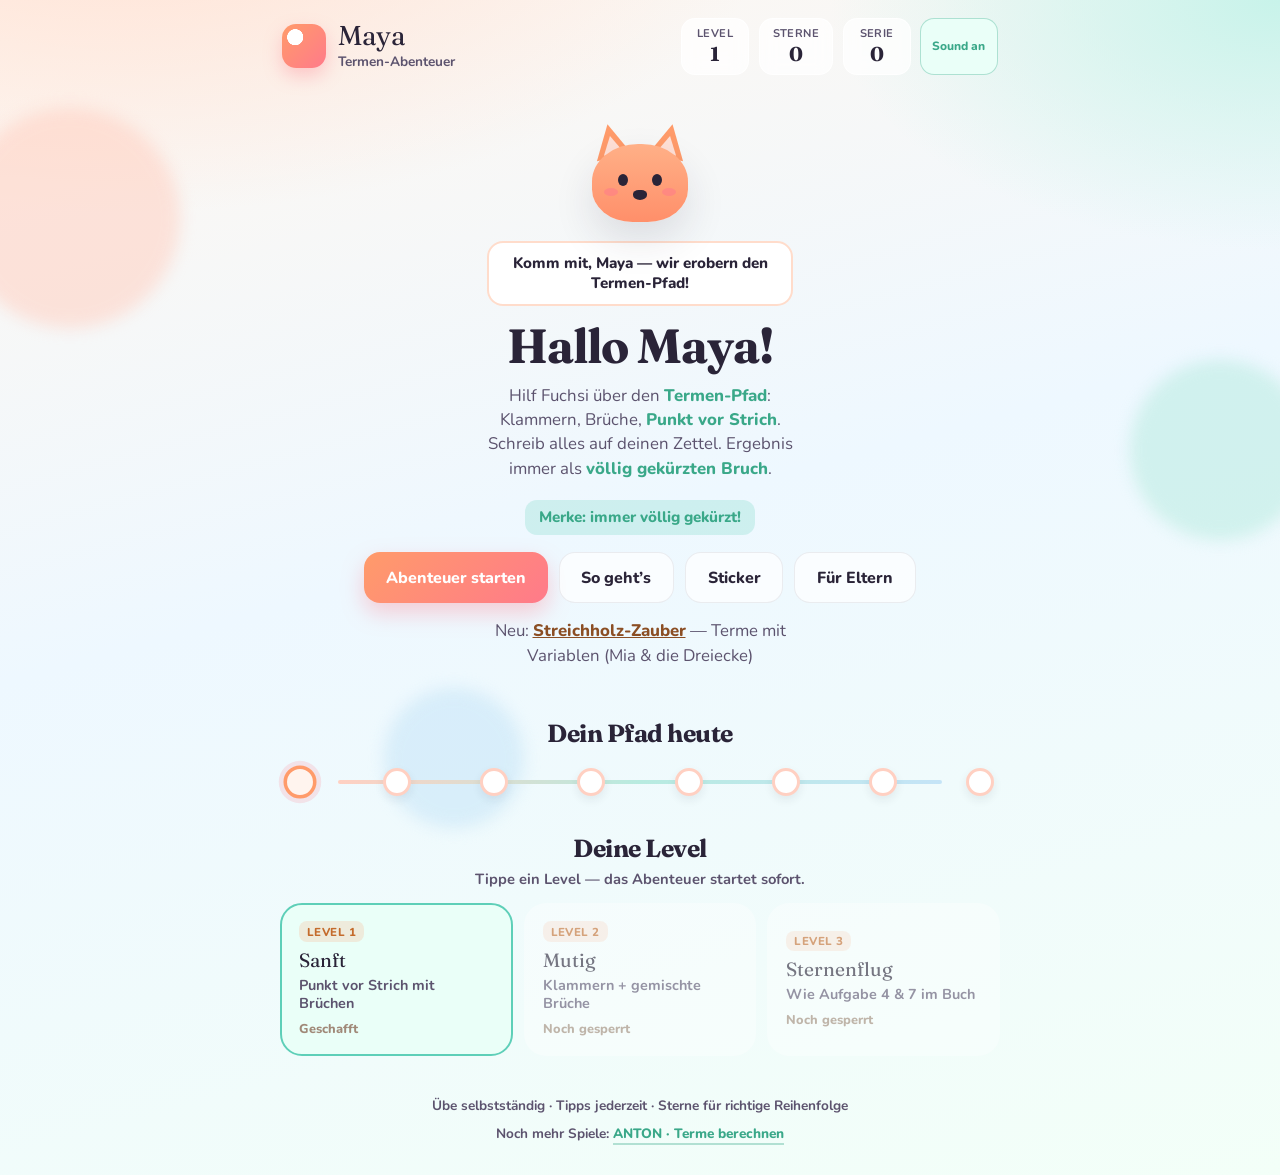
==== commit 49cc121d: "Add interactive Streichholz-Terme adventure for Maya Turn the matchstick-triangle worksheet into a d" ====
--- a/index.html
+++ b/index.html
@@ -75,6 +75,10 @@
           <button type="button" class="btn ghost" id="btnStickers">Sticker</button>
           <button type="button" class="btn ghost" id="btnParent">Für Eltern</button>
         </div>
+        <p class="lede" style="margin-top:1rem">
+          Neu: <a href="streichholz.html" style="font-weight:800;color:#8b4e24">Streichholz-Zauber</a>
+          — Terme mit Variablen (Mia &amp; die Dreiecke)
+        </p>
       </div>
 
       <section class="trail-preview" aria-label="Termen-Pfad">
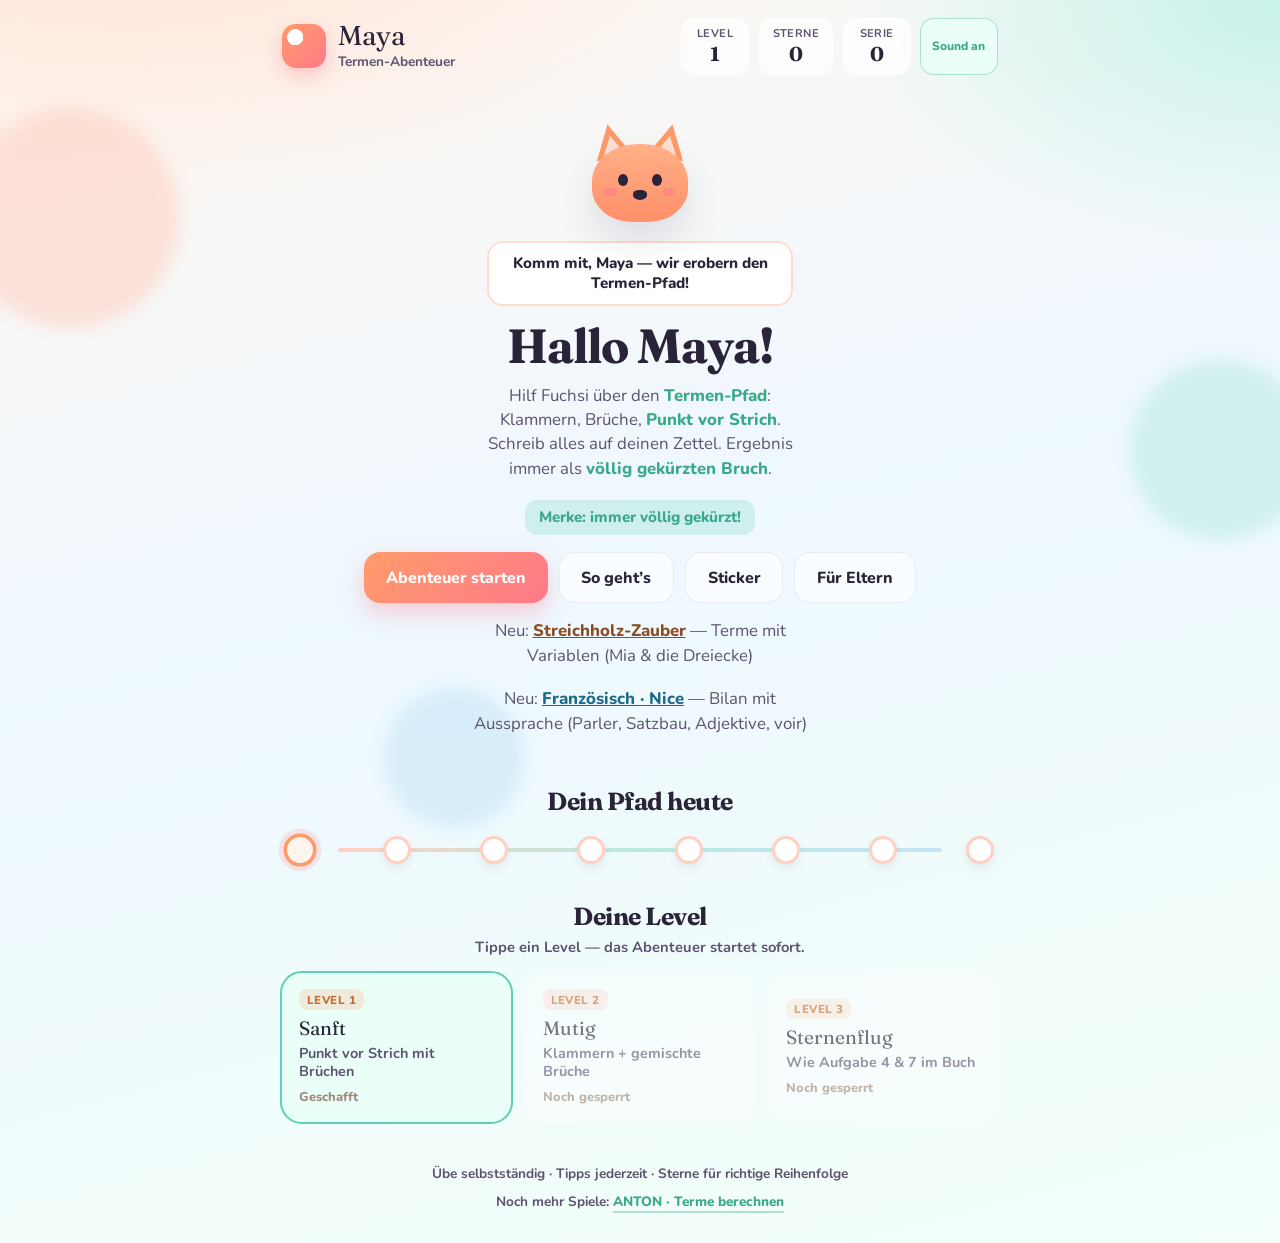
==== commit e377c02d: "Add an interactive French Bilan test with pronunciation. Maya can hear each Nice-unit sentence, answ" ====
--- a/index.html
+++ b/index.html
@@ -78,6 +78,10 @@
         <p class="lede" style="margin-top:1rem">
           Neu: <a href="streichholz.html" style="font-weight:800;color:#8b4e24">Streichholz-Zauber</a>
           — Terme mit Variablen (Mia &amp; die Dreiecke)
+        </p>
+        <p class="lede" style="margin-top:0.6rem">
+          Neu: <a href="francais.html" style="font-weight:800;color:#1d6a8a">Französisch · Nice</a>
+          — Bilan mit Aussprache (Parler, Satzbau, Adjektive, voir)
         </p>
       </div>
 
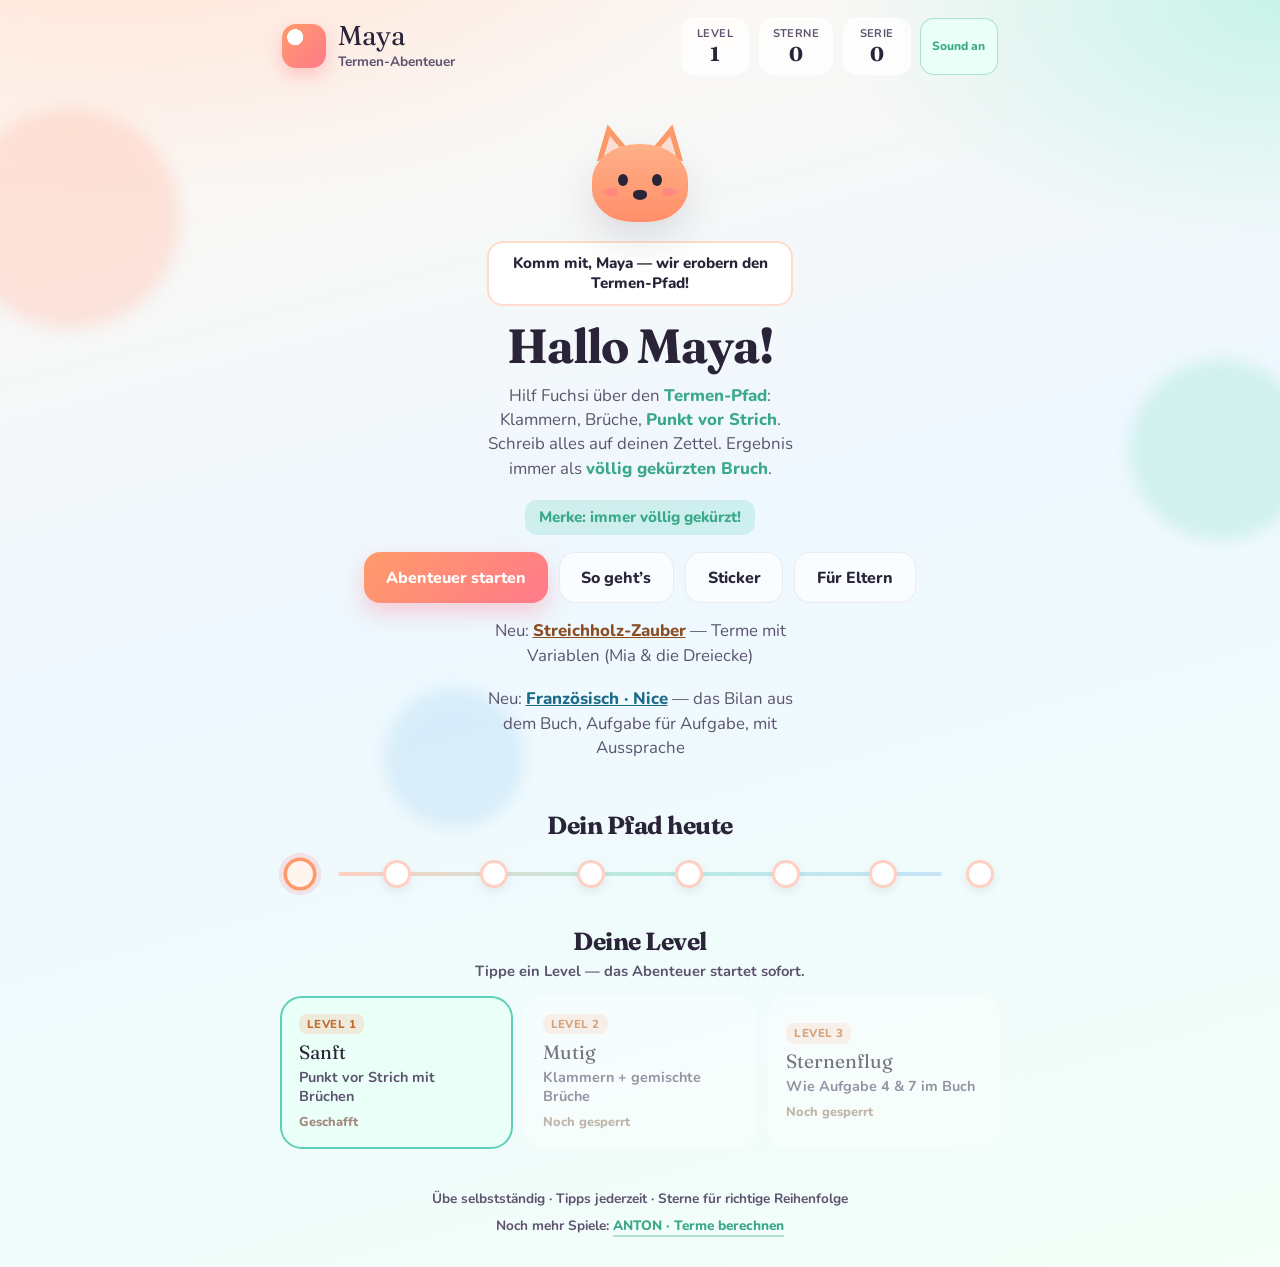
==== commit 79aa1080: "Rebuild the French page as the book Bilan worksheet. The exercises now follow the Nice pages line by" ====
--- a/index.html
+++ b/index.html
@@ -81,7 +81,7 @@
         </p>
         <p class="lede" style="margin-top:0.6rem">
           Neu: <a href="francais.html" style="font-weight:800;color:#1d6a8a">Französisch · Nice</a>
-          — Bilan mit Aussprache (Parler, Satzbau, Adjektive, voir)
+          — das Bilan aus dem Buch, Aufgabe für Aufgabe, mit Aussprache
         </p>
       </div>
 
